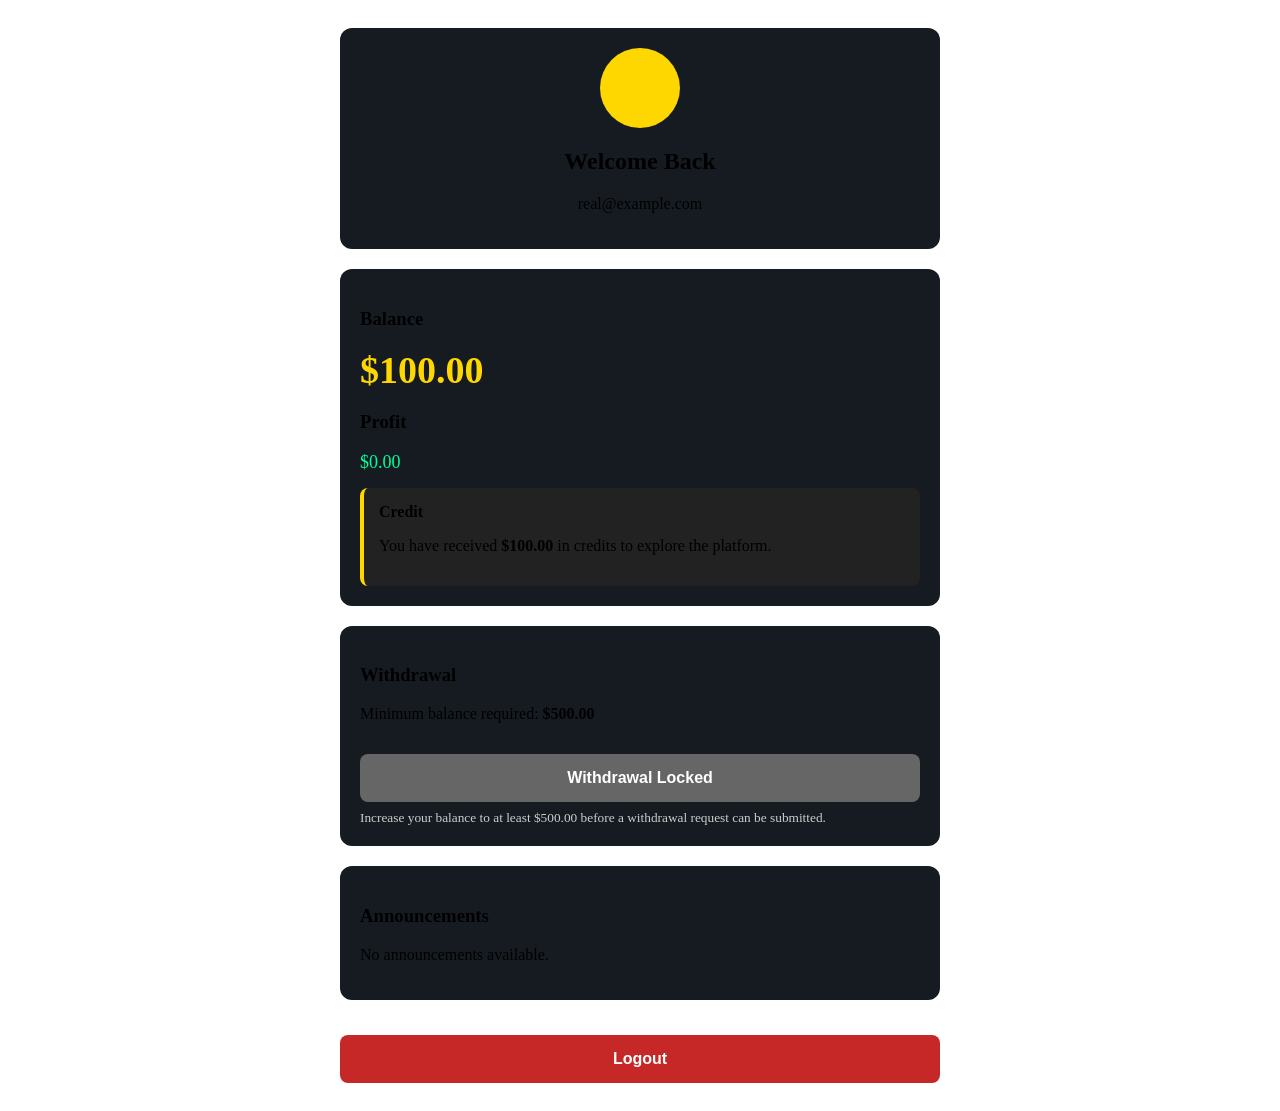
==== dashboard.html @ 11992955 "Initial website upload" ====
<!DOCTYPE html>
<html lang="en">
<head>
<meta charset="UTF-8">
<meta name="viewport" content="width=device-width, initial-scale=1.0">
<title>BitionInvest Dashboard</title>

<link rel="preconnect" href="https://fonts.googleapis.com">
<link href="https://fonts.googleapis.com/css2?family=Poppins:wght@300;400;600;700&display=swap" rel="stylesheet">

<link rel="stylesheet" href="css/style.css">

<style>

.dashboard{
padding:20px;
max-width:600px;
margin:auto;
}

.card{
background:#161B22;
padding:20px;
border-radius:12px;
margin-bottom:20px;
}

.profile{
text-align:center;
}

.avatar{
width:80px;
height:80px;
background:#FFD700;
border-radius:50%;
margin:auto;
margin-bottom:15px;
}

.balance{
font-size:38px;
font-weight:bold;
color:#FFD700;
margin:10px 0;
}

.profit{
font-size:18px;
color:#00ff99;
}

.notice{
background:#222;
padding:15px;
border-left:4px solid #FFD700;
border-radius:8px;
margin-top:15px;
}

button{
width:100%;
padding:15px;
border:none;
border-radius:8px;
font-size:16px;
font-weight:bold;
margin-top:15px;
cursor:pointer;
}

.withdraw{
background:#666;
color:white;
cursor:not-allowed;
}

.logout{
background:#c62828;
color:white;
}

small{
color:#cccccc;
display:block;
margin-top:8px;
}

</style>

</head>

<body>

<div class="dashboard">

<div class="card profile">

<div class="avatar"></div>

<h2>Welcome Back</h2>

<p id="userEmail">real@example.com</p>

</div>

<div class="card">

<h3> Balance</h3>

<div class="balance" id="balance">
$100.00
</div>

<h3> Profit</h3>

<div class="profit" id="profit">
$0.00
</div>

<div class="notice">

<strong> Credit</strong>

<p>
You have received <strong>$100.00</strong> in credits to explore the platform.
</p>

</div>

</div>

<div class="card">

<h3>Withdrawal</h3>

<p>
Minimum balance required:
<strong>$500.00</strong>
</p>

<button class="withdraw" disabled>
Withdrawal Locked
</button>

<small>
Increase your balance to at least $500.00 before a withdrawal request can be submitted.
</small>

</div>

<div class="card">

<h3>Announcements</h3>

<p>
No announcements available.
</p>

</div>

<button class="logout">
Logout
</button>

</div>

</body>
</html>
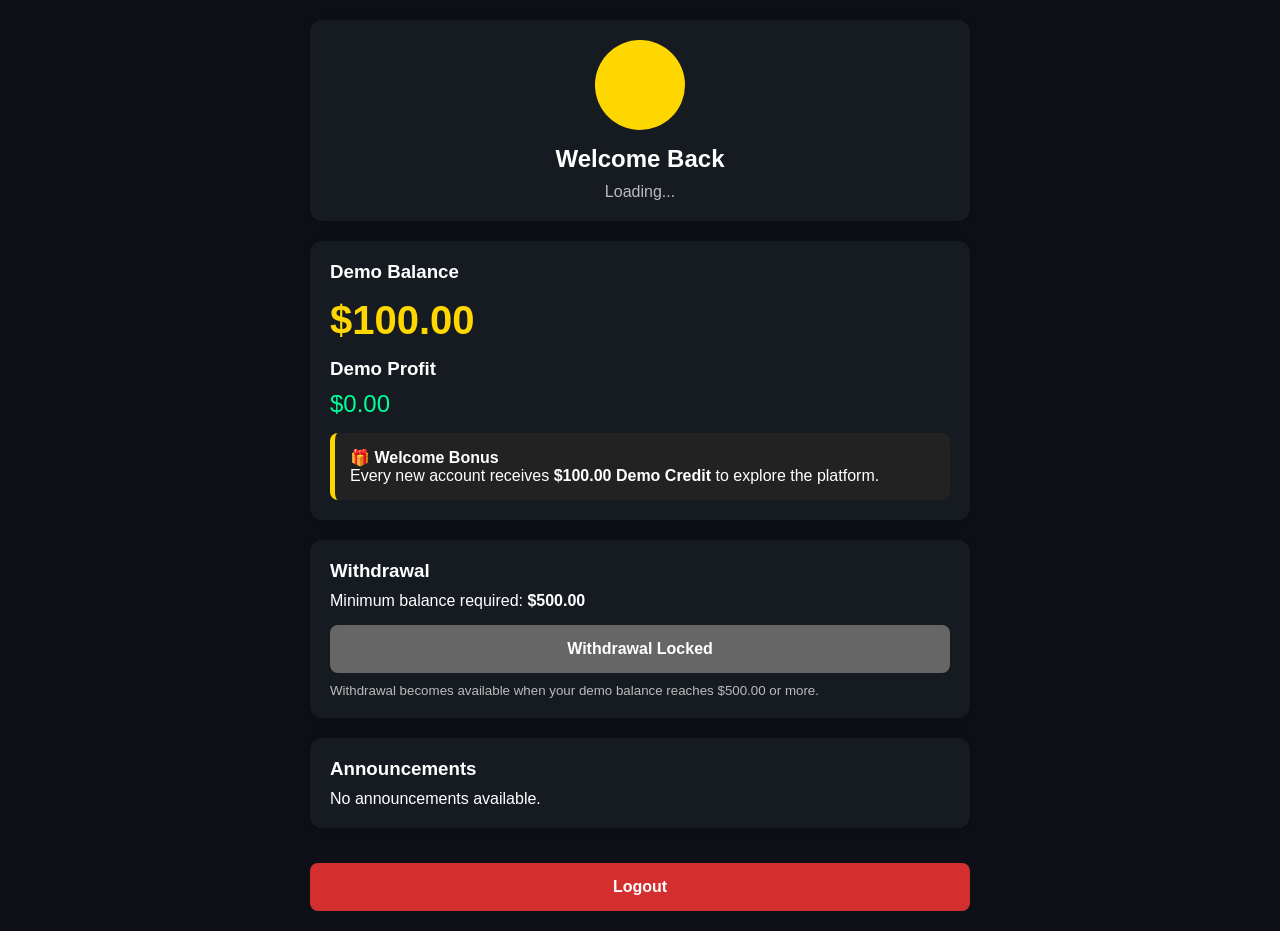
==== commit ca6bf47c: "Update dashboard.html" ====
--- a/dashboard.html
+++ b/dashboard.html
@@ -5,24 +5,33 @@
 <meta name="viewport" content="width=device-width, initial-scale=1.0">
 <title>BitionInvest Dashboard</title>
 
-<link rel="preconnect" href="https://fonts.googleapis.com">
 <link href="https://fonts.googleapis.com/css2?family=Poppins:wght@300;400;600;700&display=swap" rel="stylesheet">
 
-<link rel="stylesheet" href="css/style.css">
+<style>
+*{
+margin:0;
+padding:0;
+box-sizing:border-box;
+font-family:Poppins,sans-serif;
+}
 
-<style>
+body{
+background:#0D1117;
+color:white;
+}
 
 .dashboard{
+max-width:700px;
+margin:auto;
 padding:20px;
-max-width:600px;
-margin:auto;
 }
 
 .card{
 background:#161B22;
+border-radius:12px;
 padding:20px;
-border-radius:12px;
 margin-bottom:20px;
+box-shadow:0 0 10px rgba(0,0,0,.3);
 }
 
 .profile{
@@ -30,30 +39,39 @@
 }
 
 .avatar{
-width:80px;
-height:80px;
+width:90px;
+height:90px;
+border-radius:50%;
 background:#FFD700;
-border-radius:50%;
 margin:auto;
 margin-bottom:15px;
 }
 
+h2,h3{
+margin-bottom:10px;
+}
+
+#userEmail{
+color:#bbb;
+}
+
 .balance{
-font-size:38px;
+font-size:40px;
 font-weight:bold;
 color:#FFD700;
-margin:10px 0;
+margin:15px 0;
 }
 
 .profit{
-font-size:18px;
+font-size:24px;
 color:#00ff99;
+margin-bottom:15px;
 }
 
 .notice{
 background:#222;
 padding:15px;
-border-left:4px solid #FFD700;
+border-left:5px solid #FFD700;
 border-radius:8px;
 margin-top:15px;
 }
@@ -65,27 +83,26 @@
 border-radius:8px;
 font-size:16px;
 font-weight:bold;
+cursor:pointer;
 margin-top:15px;
-cursor:pointer;
 }
 
-.withdraw{
+#withdrawBtn{
 background:#666;
 color:white;
 cursor:not-allowed;
 }
 
-.logout{
-background:#c62828;
+#logoutBtn{
+background:#d32f2f;
 color:white;
 }
 
 small{
-color:#cccccc;
 display:block;
-margin-top:8px;
+margin-top:10px;
+color:#bbb;
 }
-
 </style>
 
 </head>
@@ -100,19 +117,19 @@
 
 <h2>Welcome Back</h2>
 
-<p id="userEmail">real@example.com</p>
+<p id="userEmail">Loading...</p>
 
 </div>
 
 <div class="card">
 
-<h3> Balance</h3>
+<h3>Demo Balance</h3>
 
 <div class="balance" id="balance">
 $100.00
 </div>
 
-<h3> Profit</h3>
+<h3>Demo Profit</h3>
 
 <div class="profit" id="profit">
 $0.00
@@ -120,10 +137,12 @@
 
 <div class="notice">
 
-<strong> Credit</strong>
+<strong>🎁 Welcome Bonus</strong>
 
 <p>
-You have received <strong>$100.00</strong> in credits to explore the platform.
+Every new account receives
+<strong>$100.00 Demo Credit</strong>
+to explore the platform.
 </p>
 
 </div>
@@ -139,12 +158,12 @@
 <strong>$500.00</strong>
 </p>
 
-<button class="withdraw" disabled>
+<button id="withdrawBtn" disabled>
 Withdrawal Locked
 </button>
 
 <small>
-Increase your balance to at least $500.00 before a withdrawal request can be submitted.
+Withdrawal becomes available when your demo balance reaches $500.00 or more.
 </small>
 
 </div>
@@ -153,17 +172,19 @@
 
 <h3>Announcements</h3>
 
-<p>
+<p id="announcement">
 No announcements available.
 </p>
 
 </div>
 
-<button class="logout">
+<button id="logoutBtn">
 Logout
 </button>
 
 </div>
 
+<script type="module" src="js/dashboard.js"></script>
+
 </body>
-</html>+</html>
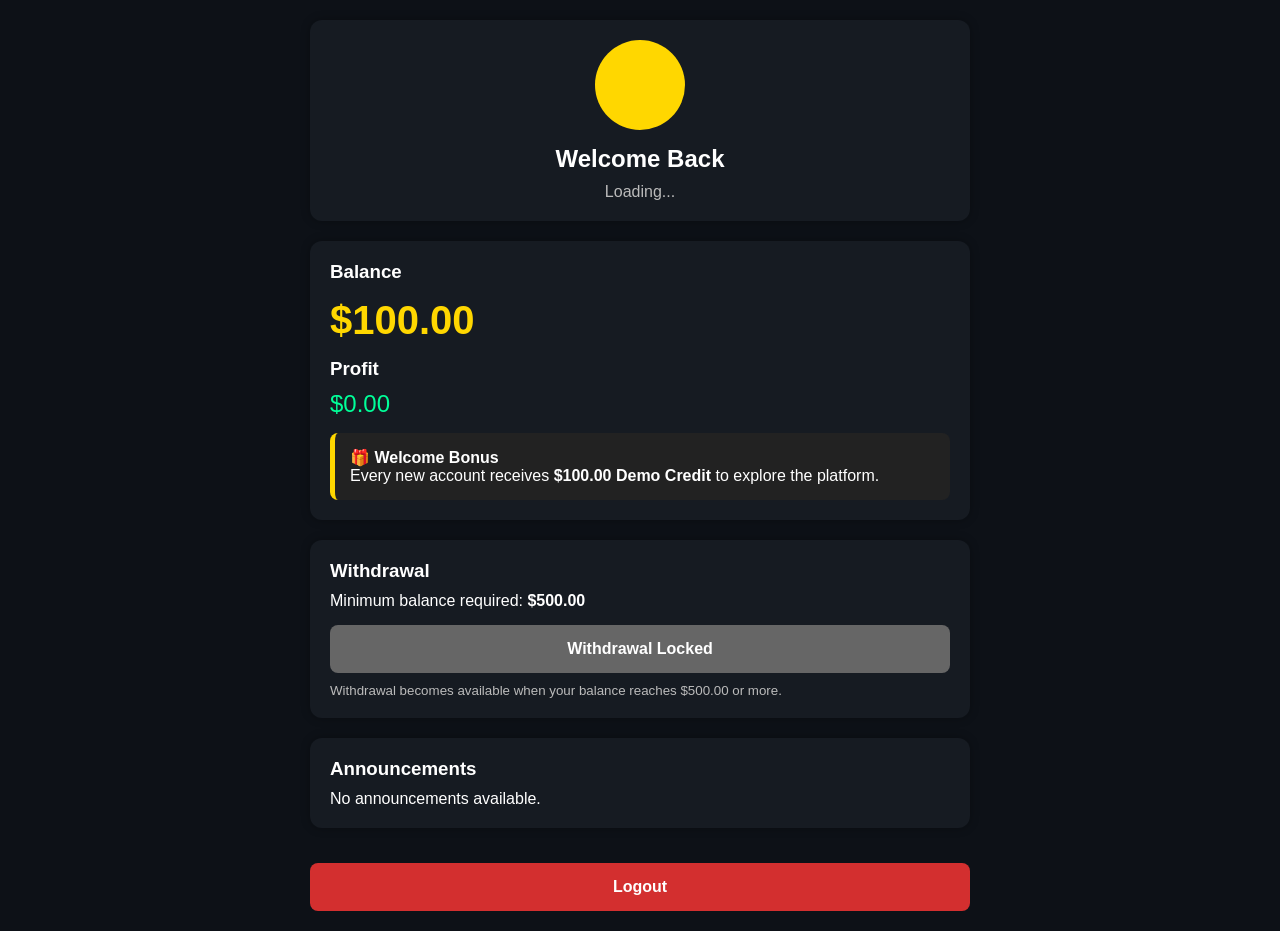
==== commit ef18d673: "Update dashboard.html" ====
--- a/dashboard.html
+++ b/dashboard.html
@@ -123,13 +123,13 @@
 
 <div class="card">
 
-<h3>Demo Balance</h3>
+<h3> Balance</h3>
 
 <div class="balance" id="balance">
 $100.00
 </div>
 
-<h3>Demo Profit</h3>
+<h3>Profit</h3>
 
 <div class="profit" id="profit">
 $0.00
@@ -163,7 +163,7 @@
 </button>
 
 <small>
-Withdrawal becomes available when your demo balance reaches $500.00 or more.
+Withdrawal becomes available when your balance reaches $500.00 or more.
 </small>
 
 </div>
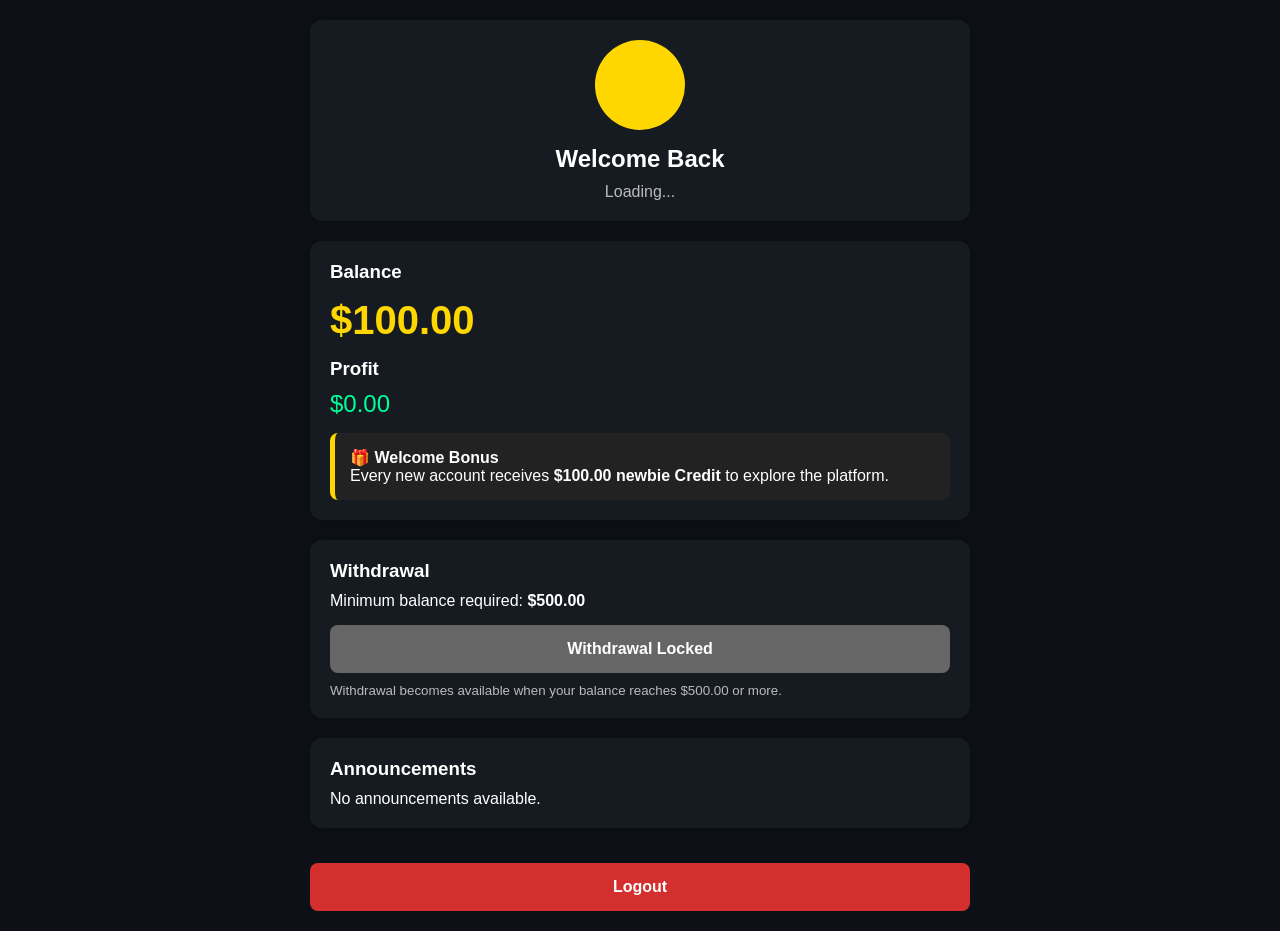
==== commit bea548bf: "Update dashboard.html" ====
--- a/dashboard.html
+++ b/dashboard.html
@@ -141,7 +141,7 @@
 
 <p>
 Every new account receives
-<strong>$100.00 Demo Credit</strong>
+<strong>$100.00 newbie Credit</strong>
 to explore the platform.
 </p>
 
